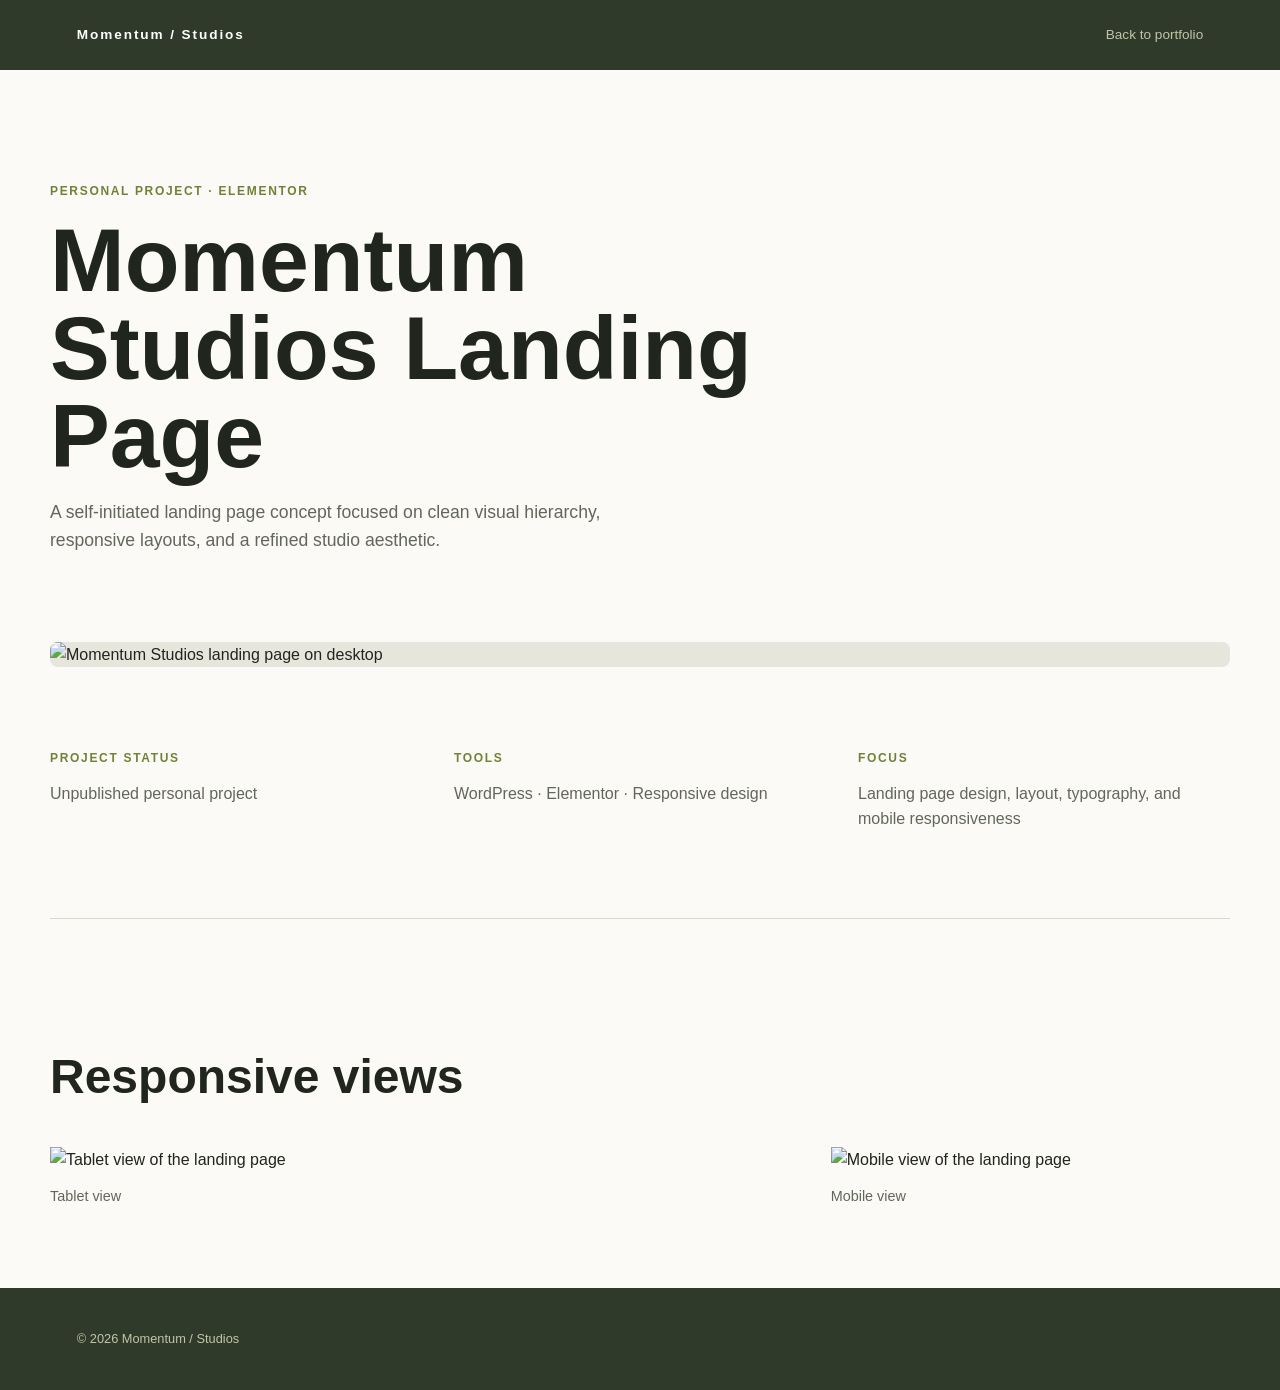
==== assets/projects/MomentumStudios/index.html @ cf924169 "fixed sample web" ====
<!DOCTYPE html>
<html lang="en">
<head>
  <meta charset="UTF-8">
  <meta name="viewport" content="width=device-width, initial-scale=1.0">
  <title>Momentum Studios — Case Study</title>
  <link rel="stylesheet" href="style.css">
</head>
<body>
  <header class="site-header">
    <a class="logo" href="#">Momentum / Studios</a>
    <a class="back-link" href="/index.html">Back to portfolio</a>
  </header>

  <main>
    <section class="intro">
      <p class="eyebrow">Personal project · Elementor</p>
      <h1>Momentum Studios Landing Page</h1>
      <p class="description">
        A self-initiated landing page concept focused on clean visual hierarchy,
        responsive layouts, and a refined studio aesthetic.
      </p>
    </section>

    <section class="preview">
      <img src="./assets/projects/MomentumStudios/assets/screenshots/desktop.png" alt="Momentum Studios landing page on desktop">
    </section>

    <section class="details">
      <div>
        <p class="eyebrow">Project status</p>
        <p>Unpublished personal project</p>
      </div>

      <div>
        <p class="eyebrow">Tools</p>
        <p>WordPress · Elementor · Responsive design</p>
      </div>

      <div>
        <p class="eyebrow">Focus</p>
        <p>Landing page design, layout, typography, and mobile responsiveness</p>
      </div>
    </section>

    <section class="responsive-previews">
      <h2>Responsive views</h2>

      <div class="device-grid">
        <figure>
          <img src="./assets/projects/MomentumStudios/assets/screenshots/tablet.png" alt="Tablet view of the landing page">
          <figcaption>Tablet view</figcaption>
        </figure>

        <figure>
          <img src="./assets/projects/MomentumStudios/assets/screenshots/mobile.png" alt="Mobile view of the landing page">
          <figcaption>Mobile view</figcaption>
        </figure>
      </div>
    </section>
  </main>

  <footer>
    <p>© 2026 Momentum / Studios</p>
  </footer>
</body>
</html>
---- assets/projects/MomentumStudios/style.css ----
:root {
  --green: #303a2b;
  --cream: #fbfaf6;
  --lime: #b7ca5d;
  --muted: #c1c4a5;
  --text: #20251d;
}

* {
  box-sizing: border-box;
}

html {
  scroll-behavior: smooth;
}

body {
  margin: 0;
  background: var(--cream);
  color: var(--text);
  font-family: Arial, sans-serif;
  line-height: 1.6;
}

.site-header {
  display: flex;
  justify-content: space-between;
  align-items: center;
  padding: 24px 6vw;
  background: var(--green);
  color: white;
}

.logo,
.back-link {
  color: white;
  text-decoration: none;
}

.logo {
  font-weight: bold;
  letter-spacing: 0.14em;
  font-size: 0.85rem;
}

.back-link {
  color: var(--muted);
  font-size: 0.85rem;
}

main {
  width: min(1180px, calc(100% - 40px));
  margin: 0 auto;
}

.intro {
  max-width: 760px;
  padding: 100px 0 70px;
}

.eyebrow {
  color: #718238;
  font-size: 0.75rem;
  font-weight: bold;
  letter-spacing: 0.14em;
  text-transform: uppercase;
}

h1 {
  margin: 16px 0;
  font-size: clamp(2.5rem, 7vw, 6rem);
  line-height: 0.98;
}

h2 {
  margin-bottom: 32px;
  font-size: clamp(1.8rem, 4vw, 3rem);
}

.description {
  max-width: 570px;
  color: #62675c;
  font-size: 1.1rem;
}

.preview {
  overflow: hidden;
  border-radius: 8px;
  background: #e7e6dc;
}

.preview img,
.device-grid img {
  display: block;
  width: 100%;
  height: auto;
}

.details {
  display: grid;
  grid-template-columns: repeat(3, 1fr);
  gap: 32px;
  padding: 70px 0;
  border-bottom: 1px solid #d7d8ce;
}

.details p:last-child {
  margin-top: 8px;
  color: #62675c;
}

.responsive-previews {
  padding: 80px 0;
}

.device-grid {
  display: grid;
  grid-template-columns: 1.5fr 0.8fr;
  gap: 32px;
  align-items: start;
}

figure {
  margin: 0;
}

figcaption {
  padding-top: 12px;
  color: #62675c;
  font-size: 0.9rem;
}

footer {
  padding: 28px 6vw;
  background: var(--green);
  color: var(--muted);
  font-size: 0.8rem;
}

@media (max-width: 700px) {
  .site-header {
    align-items: flex-start;
    flex-direction: column;
    gap: 16px;
  }

  .intro {
    padding: 64px 0 48px;
  }

  .details,
  .device-grid {
    grid-template-columns: 1fr;
  }

  .details {
    gap: 18px;
    padding: 48px 0;
  }

  .responsive-previews {
    padding: 52px 0;
  }
}
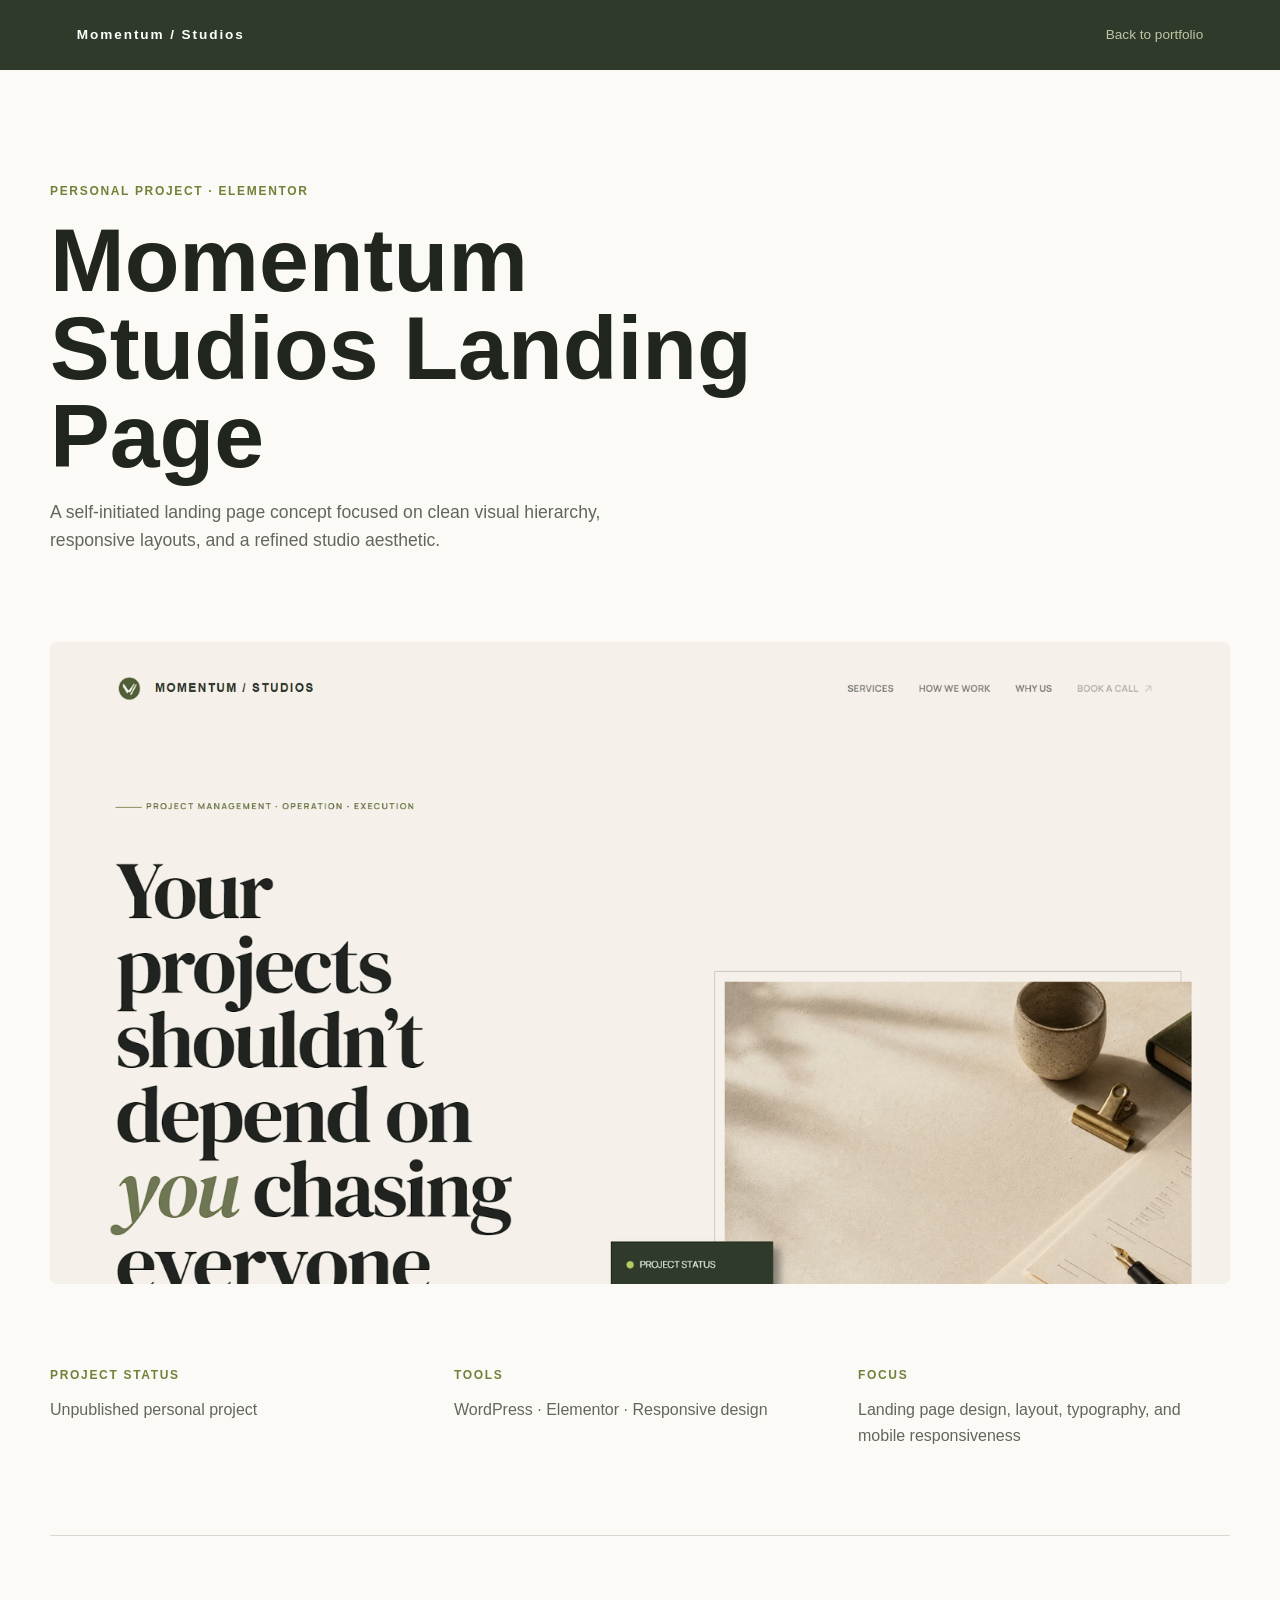
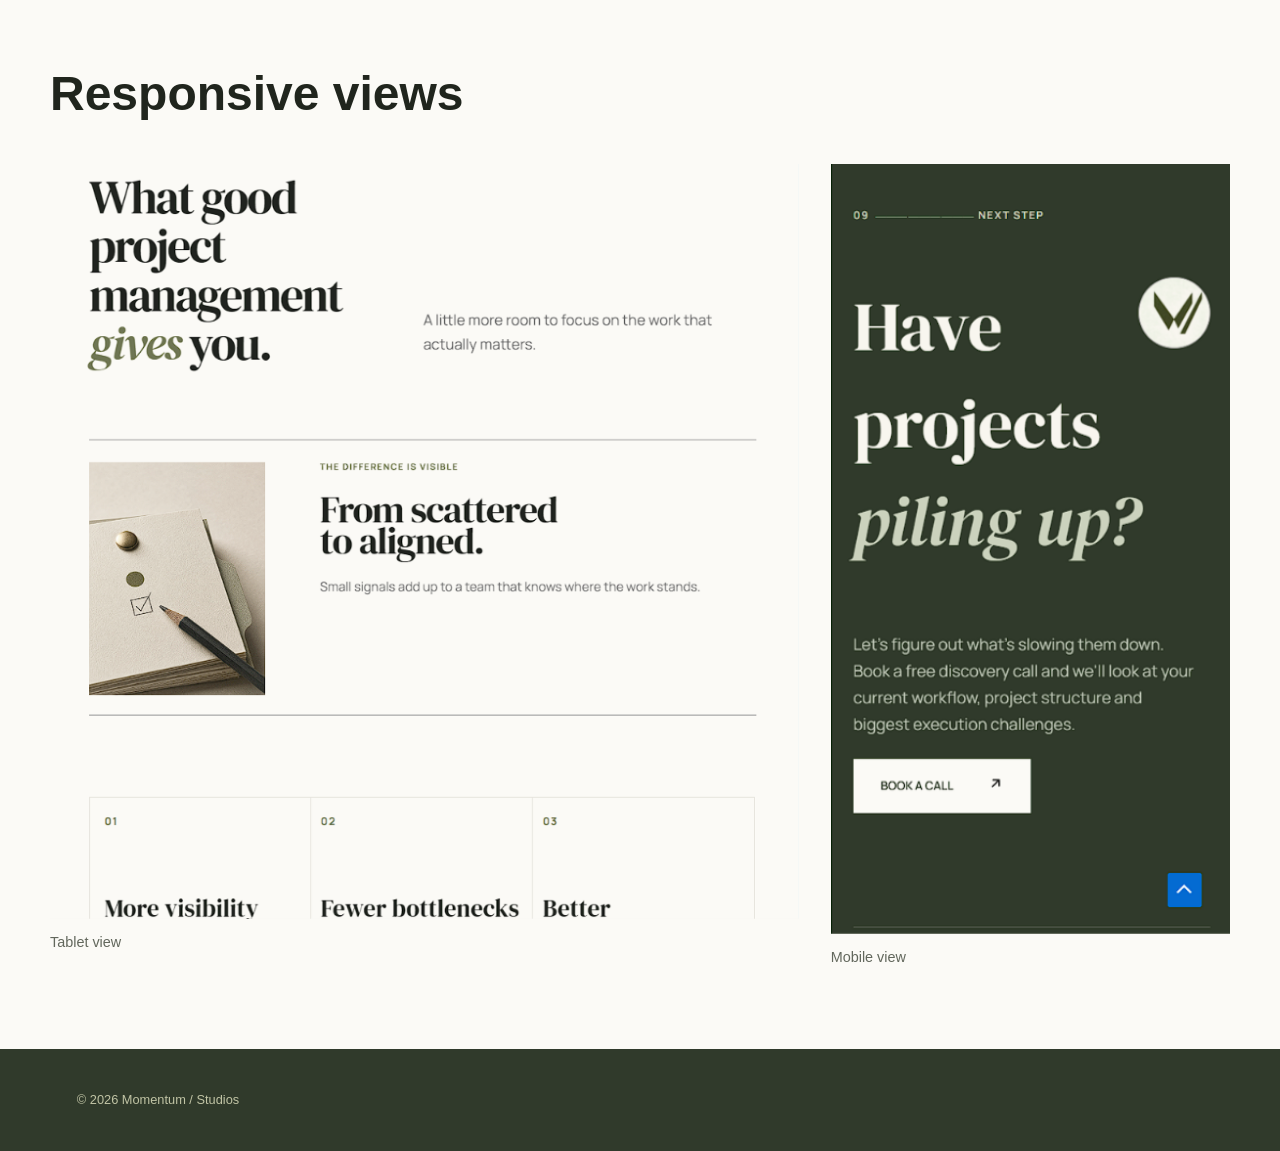
==== commit ad71efa4: "fixed images" ====
--- a/assets/projects/MomentumStudios/index.html
+++ b/assets/projects/MomentumStudios/index.html
@@ -23,7 +23,7 @@
     </section>
 
     <section class="preview">
-      <img src="./assets/projects/MomentumStudios/assets/screenshots/desktop.png" alt="Momentum Studios landing page on desktop">
+      <img src="../MomentumStudios/assets/screenshots/desktop.png" alt="Momentum Studios landing page on desktop">
     </section>
 
     <section class="details">
@@ -48,12 +48,12 @@
 
       <div class="device-grid">
         <figure>
-          <img src="./assets/projects/MomentumStudios/assets/screenshots/tablet.png" alt="Tablet view of the landing page">
+          <img src="../MomentumStudios/assets/screenshots/tablet.png" alt="Tablet view of the landing page">
           <figcaption>Tablet view</figcaption>
         </figure>
 
         <figure>
-          <img src="./assets/projects/MomentumStudios/assets/screenshots/mobile.png" alt="Mobile view of the landing page">
+          <img src="../MomentumStudios/assets/screenshots/mobile.png" alt="Mobile view of the landing page">
           <figcaption>Mobile view</figcaption>
         </figure>
       </div>
